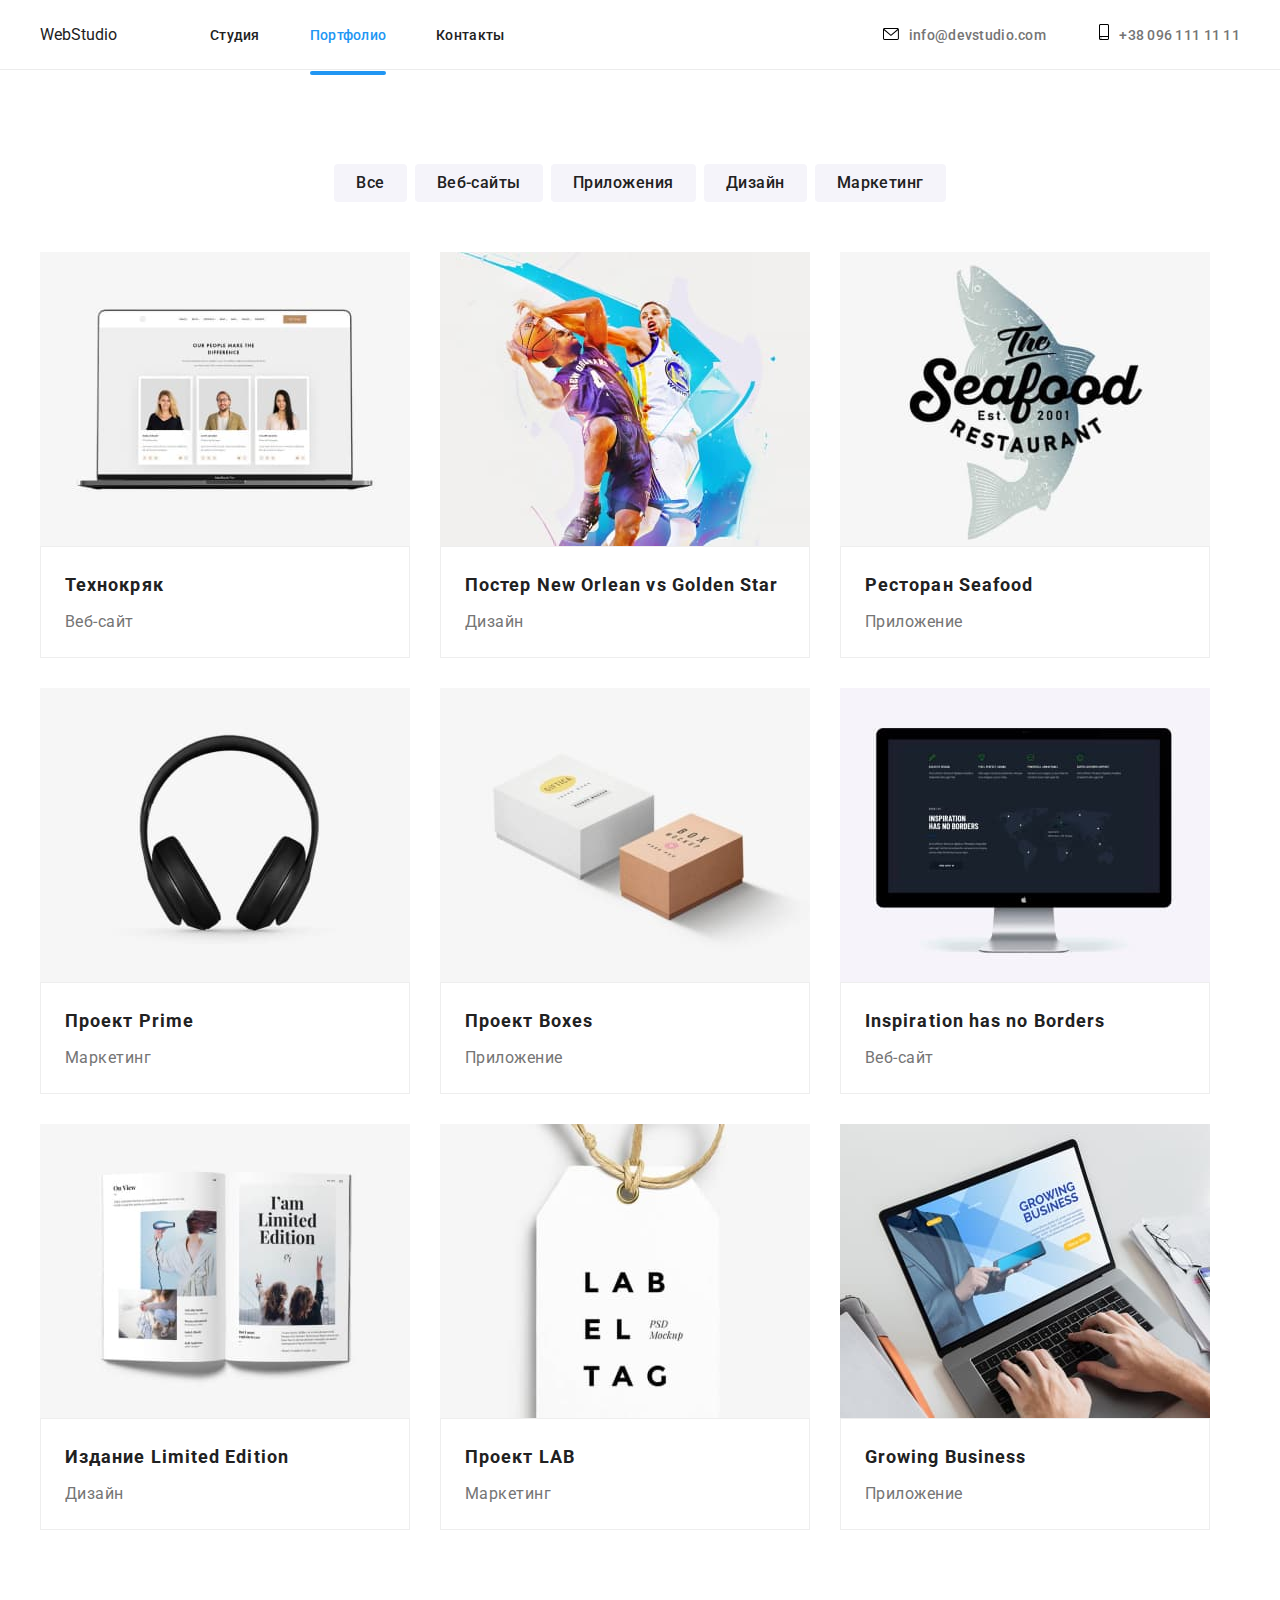
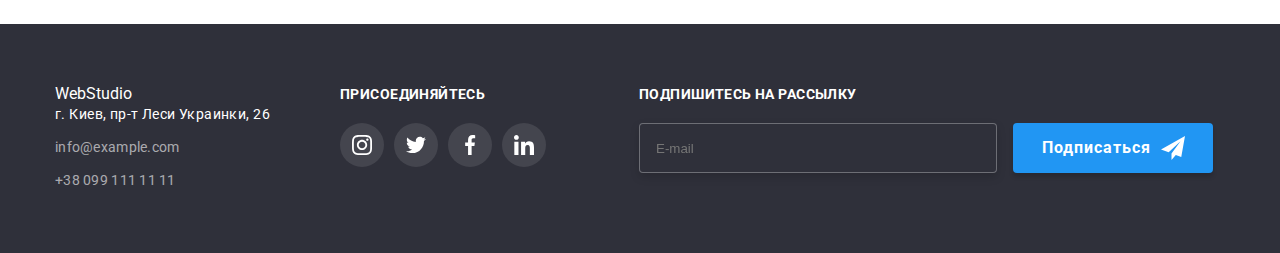
==== portfolio.html @ 69eca8ee "Create scss files" ====
<!DOCTYPE html>
<html lang="ru">
<head>
    <meta charset="UTF-8">
    <meta http-equiv="X-UA-Compatible" content="IE=edge">
    <meta name="viewport" content="width=device-width, initial-scale=1.0">
    <title>Portfolio</title>
    <link rel="preconnect" href="https://fonts.googleapis.com">
    <link rel="preconnect" href="https://fonts.gstatic.com" crossorigin>
    <link
        href="https://fonts.googleapis.com/css2?family=Raleway:wght@700&family=Roboto:wght@400;500;700;900&display=swap"
        rel="stylesheet">
    <link rel="stylesheet" href="https://cdnjs.cloudflare.com/ajax/libs/modern-normalize/1.1.0/modern-normalize.min.css"
        integrity="sha512-wpPYUAdjBVSE4KJnH1VR1HeZfpl1ub8YT/NKx4PuQ5NmX2tKuGu6U/JRp5y+Y8XG2tV+wKQpNHVUX03MfMFn9Q=="
        crossorigin="anonymous" referrerpolicy="no-referrer" />
    <link rel="stylesheet" href="./css/main.min.css">
</head>
<header class="header header-portfolio">
    <div class="container header-container">
        <a class="header-logo link" href="./"><span class="header-logo-accent">Web</span>Studio</a>
        <nav class="header-nav">
            <ul class="header-list list">
                <li class="header-item">
                    <a class="header-link link " href="./index.html">Студия</a>
                </li>
                <li class="header-item">
                    <a class="header-link link current" href=" ">Портфолио</a>
                </li>
                <li class="header-item">
                    <a class="header-link link" href="">Контакты</a>
                </li>
            </ul>
        </nav>
        <div class="header-connect">
            <a class="header-mail link" href="mailto:info@devstudio.com">
                <svg class="tel-svg" width="16" height="12">
                    <use href="./images/icons.svg#icon-envelope"></use>
                </svg>info@devstudio.com
            </a>
            <a class="header-tel link" href="tel:+380961111111">
                <svg class="tel-svg" width="10" height="16">
                    <use href="./images/icons.svg#icon-smartphone"></use>
                </svg>+38 096 111 11 11
            </a>
        </div>
    </div>
</header>
<main>
<section class="portfolio">
    <div class="container portfolio-container ">
    <ul class="filters-list list">
        <li class="filters-item">
            <button type="button"  class=" filters-btn ">Все</button></li>
        <li class="filters-item">
            <button type="button"  class="filters-btn">Веб-сайты</button>
        </li>
        <li class="filters-item">
            <button type="button"  class="filters-btn">Приложения</button>
        </li>
        <li class="filters-item">
            <button type="button"  class="filters-btn">Дизайн</button>
        </li>
        <li class="filters-item">
            <button type="button"  class="filters-btn">Маркетинг</button>
        </li>
    </ul>
    <ul class="project-list list">
        <li class="project-item">
            <div class="project-item-wrap">
                <img src="./images/tehno.jpg" alt="Сайт визитка" width="370" height="294">
                <p class="project-img-text">Технокряк это современная площадка распространения коронавируса. Компании используют эту платформу для цифрового шпионажа и атак на защищённые сервера конкурентов.</p>
            </div>
            <div class="project-container">
                <h3 class="project-list-tittle">Технокряк</h3>
                <p class="project-after-tittle">Веб-сайт</p>
            </div>
            </li>
        <li class="project-item">
            <div class="project-item-wrap">
                <img src="./images/neworlean.jpg" alt="Баскетбол" width="370" height="294">
                <p class="project-img-text">Технокряк это современная площадка распространения коронавируса. Компании используют эту платформу для цифрового шпионажа и атак на защищённые сервера конкурентов.</p>
            </div>
            <div class="project-container">
                <h3 class="project-list-tittle">Постер New Orlean vs Golden Star</h3>
                <p class="project-after-tittle">Дизайн</p>
            </div>
        </li>
        <li class="project-item">
            <div class="project-item-wrap">
                <img src="./images/seafood.jpg" alt="Постер ресторана" width="370" height="294">
                <p class="project-img-text">Технокряк это современная площадка распространения коронавируса. Компании используют эту платформу для цифрового шпионажа и атак на защищённые сервера конкурентов.</p>
            </div>
            <div class="project-container">
                <h3 class="project-list-tittle">Ресторан Seafood</h3>
                <p class="project-after-tittle">Приложение</p>
            </div>
        </li>
        <li class="project-item">
            <div class="project-item-wrap">
                <img src="./images/prime.jpg" alt="Наушники" width="370" height="294">
                <p class="project-img-text">Технокряк это современная площадка распространения коронавируса. Компании используют эту платформу для цифрового шпионажа и атак на защищённые сервера конкурентов.</p>
            </div>
            <div class="project-container">
                <h3 class="project-list-tittle">Проект Prime</h3>
                <p class="project-after-tittle">Маркетинг</p>
            </div>
        </li>
        <li class="project-item">
            <div class="project-item-wrap">
                <img src="./images/box.jpg" alt="Коробки" width="370" height="294">
                <p class="project-img-text">Технокряк это современная площадка распространения коронавируса. Компании используют эту платформу для цифрового шпионажа и атак на защищённые сервера конкурентов.</p>
            </div>
            <div class="project-container">
                <h3 class="project-list-tittle">Проект Boxes</h3>
                <p class="project-after-tittle">Приложение</p>
            </div>
        </li>
        <li class="project-item">
            <div class="project-item-wrap">
                <img src="./images/monitor.jpg" alt="Монитор" width="370" height="294">
                <p class="project-img-text">Технокряк это современная площадка распространения коронавируса. Компании используют эту платформу для цифрового шпионажа и атак на защищённые сервера конкурентов.</p>
            </div>
            <div class="project-container">
                <h3 class="project-list-tittle">Inspiration has no Borders</h3>
                <p class="project-after-tittle">Веб-сайт</p>
            </div>
        </li>
        <li class="project-item">
            <div class="project-item-wrap">
                <img src="./images/magazine.jpg" alt="Журнал" width="370" height="294">
                <p class="project-img-text">Технокряк это современная площадка распространения коронавируса. Компании используют эту платформу для цифрового шпионажа и атак на защищённые сервера конкурентов.</p>
            </div>
            <div class="project-container">
                <h3 class="project-list-tittle">Издание Limited Edition</h3>
                <p class="project-after-tittle">Дизайн</p>
            </div>
        </li>
        <li class="project-item">
            <div class="project-item-wrap">
                <img src="./images/lab.jpg" alt="Бирка" width="370" height="294">
                <p class="project-img-text">Технокряк это современная площадка распространения коронавируса. Компании используют эту платформу для цифрового шпионажа и атак на защищённые сервера конкурентов.</p>
            </div>
            <div class="project-container">
                <h3 class="project-list-tittle">Проект LAB</h3>
                <p class="project-after-tittle">Маркетинг</p>
            </div>
        </li>
        <li class="project-item">
            <div class="project-item-wrap">
                <img src="./images/business.jpg" alt="Ноутбук" width="370" height="294">
                <p class="project-img-text">Технокряк это современная площадка распространения коронавируса. Компании используют эту платформу для цифрового шпионажа и атак на защищённые сервера конкурентов.</p>
            </div>
            <div class="project-container">
                <h3 class="project-list-tittle">Growing Business</h3>
                <p class="project-after-tittle">Приложение</p>
            </div>
        </li>
    </ul>
    </div>
</section>
</main>
<footer class="footer">
    <div class="footer-container container">
        <div class="adress-container">
            <a class="logo-footer link" href="./"><span class="footer-logo-accent">Web</span>Studio</a>
            <address class="footer-address ">
                <ul class="footer-list list">
                    <li class="footer-item">
                        <a class="footer-map link address-link" href="https://goo.gl/maps/ag1AWNjm51YgeeeRA"
                            target="_blank" rel="noopener noreferrer">г. Киев, пр-т Леси Украинки, 26</a>
                    </li>
                    <li class="footer-item">
                        <a class="footer-mail link address-link" href="mailto:info@example.com">info@example.com</a>
                    </li>
                    <li class="footer-item">
                        <a class="footer-tel link address-link" href="tel:+380991111111">+38 099 111 11 11</a>
                    </li>
                </ul>
            </address>
        </div>
        <div class="footer-social-container">
            <h3 class="footer-social-tittle">Присоединяйтесь</h3>
            <ul class="footer-social-list list">
                <li class="footer-social-item">
                    <a href="" class="footer-social-link">
                        <svg class="footer-social-icon" width="20" height="20">
                            <use href="./images/icons.svg#icon-instagram"></use>
                        </svg>
                    </a>
                </li>
                <li class="footer-social-item">
                    <a href="" class="footer-social-link">
                        <svg class="footer-social-icon" width="20" height="20">
                            <use href="./images/icons.svg#icon-twitter"></use>
                        </svg>
                    </a>
                </li>
                <li class="footer-social-item">
                    <a href="" class="footer-social-link">
                        <svg class="footer-social-icon" width="20" height="20">
                            <use href="./images/icons.svg#icon-facebook"></use>
                        </svg>
                    </a>
                </li>
                <li class="footer-social-item">
                    <a href="" class="footer-social-link">
                        <svg class="footer-social-icon" width="20" height="20">
                            <use href="./images/icons.svg#icon-linkedin"></use>
                        </svg>
                    </a>
                </li>
            </ul>
        </div>
        <div class="footer-mailing-list">
            <form class="mailing-form">
                <p class="mailing-form-tittle">Подпишитесь на рассылку</p>
                <label class="mailing-form-field">
                    <input name="mailing-user_mail" class="mailing-form-input" type="email" placeholder="E-mail" required>
                </label>
                <span class="mailing-submit">
                    <button type="submit" class="mailing-submit-btn">Подписаться </button>
                    <svg class="mailing-btn-icon" width="24" height="24">
                        <use href="./images/icons.svg#icon-send"></use>
                    </svg>
                </span>
            </form>
        </div>
    </div>
</footer>
</body>

</html>
---- css/main.min.css ----
:root{--hero-color: #ffffff;--accent-color: #2196f3;--tittle-color: #212121;--lite-color: #757575;--footer-color: rgba(255, 255, 255, 0.6)}.visually-hidden{position:absolute;white-space:nowrap;width:1px;height:1px;overflow:hidden;border:0;padding:0;clip:rect(0 0 0 0);clip-path:inset(50%);margin:-1px}p,h1,h2,h3,h4,h5,h6{margin:0}ul,ol{margin:0;padding:0}body{margin:0;padding:0;font-family:'Roboto', sans-serif}button{cursor:pointer;padding:0}img{display:block}.list{list-style:none}.link{text-decoration:none}.container{width:1200px;padding-left:15px;padding-right:15px;margin:0 auto}.logo{display:inline-block;font-family:Raleway;font-style:normal;font-weight:bold;font-size:26px;line-height:1.19;letter-spacing:0.03em}.logo-accent{font-family:Raleway;font-style:normal;font-weight:bold;font-size:26px;line-height:1.19;letter-spacing:0.03em;color:var(--accent-color)}.backdrop{position:fixed;top:0px;width:100vw;height:100vh;background-color:rgba(0,0,0,0.2);transition:opacity 250ms cubic-bezier(0.4, 0, 0.2, 1),visibility 250ms cubic-bezier(0.4, 0, 0.2, 1)}.modal{width:528px;min-height:581px;background:#ffffff;box-shadow:0px 1px 3px rgba(0,0,0,0.12),0px 1px 1px rgba(0,0,0,0.14),0px 2px 1px rgba(0,0,0,0.2);border-radius:4px;position:absolute;top:50%;left:50%;transform:translate(-50%, -50%);transition:transform 250ms cubic-bezier(0.4, 0, 0.2, 1),box-shadow 250ms cubic-bezier(0.4, 0, 0.2, 1)}.modal-btn{width:30px;height:30px;background:#ffffff;border:1px solid;border-color:rgba(0,0,0,0.1);display:flex;justify-content:center;align-items:center;border-radius:50%;position:absolute;top:8px;right:8px;transition:color 250ms cubic-bezier(0.4, 0, 0.2, 1),fill 250ms cubic-bezier(0.4, 0, 0.2, 1)}.modal-btn:hover{fill:var(--accent-color)}.is-hidden{opacity:0;pointer-events:none;visibility:hidden}.contact-form{padding:40px}.contact-form-tittle{margin-bottom:12px;font-style:normal;font-weight:700;font-size:20px;line-height:1.15;text-align:center;letter-spacing:0.03em;color:var(--tittle-color)}.contact-form-field{display:block;margin-bottom:10px;cursor:pointer}.contact-form-text{font-family:'Roboto';font-style:normal;font-weight:400;font-size:12px;line-height:1.17;letter-spacing:0.01em;color:var(--lite-color)}.contact-form-input-wrapper{position:relative;display:block;margin-top:4px}.contact-form-input{width:100%;height:40px;border:1px solid rgba(33,33,33,0.2);border-radius:4px;padding-left:42px;transition:border-color 250ms cubic-bezier(0.4, 0, 0.2, 1)}.contact-form-icon{position:absolute;top:50%;left:12px;transform:translateY(-50%);transition:fill 250ms cubic-bezier(0.4, 0, 0.2, 1)}.contact-form-input:focus{outline:none;border-color:var(--accent-color)}.contact-form-input:focus+.contact-form-icon{fill:var(--accent-color)}.contact-form-massage{width:100%;height:120px;margin-top:6px;padding:12px 16px;resize:none;border:1px solid rgba(33,33,33,0.2);border-radius:4px;transition:border-color 250ms cubic-bezier(0.4, 0, 0.2, 1)}.contact-form-massage:focus{outline:none;border-color:var(--accent-color)}.contact-form-massage::placeholder{font-family:'Roboto';font-style:normal;font-weight:400;font-size:12px;line-height:1.17;letter-spacing:0.01em;color:rgba(117,117,117,0.5)}.contact-form-checkbox-label{display:flex;align-items:center;font-family:'Roboto';font-style:normal;font-weight:400;font-size:14px;line-height:1.71;letter-spacing:0.03em;color:var(--lite-color);margin-bottom:30px}.contact-form-checkbox-label::before{display:inline-block;width:16px;height:15px;border-radius:2px;border-color:#212121;background-image:url("../images/icon check before.svg");cursor:pointer;content:'';margin-right:10px;margin-left:14px;transition:border-color 250ms cubic-bezier(0.4, 0, 0.2, 1),background-image 250ms cubic-bezier(0.4, 0, 0.2, 1)}.contact-form-checkbox:checked+.contact-form-checkbox-label::before{background-image:url("../images/icon check.svg");border-color:#2196F3;border-radius:2px}.contact-form-agreement{color:var(--accent-color)}.contact-form-submit-btn{font-family:inherit;font-weight:bold;font-size:16px;line-height:1.87;text-align:center;letter-spacing:0.06em;background-color:var(--accent-color);color:var(--hero-color);min-width:200px;min-height:50px;border:none;border-radius:4px;box-shadow:0px 4px 4px rgba(0,0,0,0.15);display:block;margin:0 auto}.header{padding-top:24px;padding-bottom:25px}.header-container{display:flex;align-items:center}.header-list{display:flex}.header-item:not(:last-child){margin-right:50px}.header-connect{margin-left:auto}.header-logo{color:var(--tittle-color);margin-right:93px}.header-link{font-style:normal;font-weight:500;font-size:14px;line-height:1.14;letter-spacing:0.02em;color:#212121;padding-top:32px;padding-bottom:32px;transition:color 250ms cubic-bezier(0.4, 0, 0.2, 1)}.current{color:var(--accent-color);position:relative}.current::after{content:'';width:100%;height:4px;border-radius:2px;position:absolute;left:0;bottom:0;display:block;background-color:var(--accent-color)}.header-tel{font-weight:500;font-size:14px;line-height:1.14;letter-spacing:0.02em;color:var(--lite-color);transition:color 250ms cubic-bezier(0.4, 0, 0.2, 1),fill 250ms cubic-bezier(0.4, 0, 0.2, 1)}.header-mail{font-weight:500;font-size:14px;line-height:1.14;letter-spacing:0.02em;color:var(--lite-color);margin-right:50px;transition:color 250ms cubic-bezier(0.4, 0, 0.2, 1),fill 250ms cubic-bezier(0.4, 0, 0.2, 1)}.tel-svg{margin-right:10px;align-items:center;transition:fill 250ms cubic-bezier(0.4, 0, 0.2, 1)}.header-link:hover,.header-link:focus,.header-tel:hover,.header-tel:focus,.header-mail:hover,.header-mail:focus,.header-mail:hover .tel-svg:hover,.header-tel:hover .tel-svg:hover{color:var(--accent-color);fill:var(--accent-color)}.hero{text-align:center;background-color:#2f303a;background-image:linear-gradient(rgba(47,48,58,0.4), rgba(47,48,58,0.4)),url(../images/hero-bg.jpg);background-repeat:no-repeat;background-position:center;background-size:cover;padding-top:200px;padding-bottom:200px}.hero-tittle{font-weight:900;font-size:44px;line-height:1.36;text-align:center;letter-spacing:0.06em;text-transform:uppercase;max-width:696px;color:var(--hero-color);margin-left:auto;margin-right:auto}.hero-btn{font-family:inherit;font-weight:bold;font-size:16px;line-height:1.87;letter-spacing:0.06em;background-color:var(--accent-color);color:var(--hero-color);min-width:200px;min-height:50px;border:none;border-radius:4px;box-shadow:0px 4px 4px rgba(0,0,0,0.15);text-align:center;margin-top:30px;transition:color 250ms cubic-bezier(0.4, 0, 0.2, 1)}.hero-btn:hover{color:#188ce8}.feature{padding-top:94px;padding-bottom:94px}.feature-list{display:flex;flex-wrap:wrap;justify-content:center}.feature-item:not(:last-child){margin-right:30px}.feature-icon-container{width:270px;height:120px;background-color:#f5f4fa;display:flex;justify-content:center;align-items:center;border-radius:4px}.feature-tittle{font-weight:bold;font-size:14px;line-height:1.14;letter-spacing:0.03em;text-transform:uppercase;color:var(--tittle-color);margin-top:30px;margin-bottom:10px}.feature-after-tittle{font-weight:normal;font-size:14px;line-height:24px;letter-spacing:0.03em;width:270px;color:var(--lite-color)}.box{padding-bottom:94px}.box-tittle{font-weight:bold;font-size:36px;line-height:1.17;text-align:center;letter-spacing:0.03em;color:var(--tittle-color);margin-bottom:50px}.box-list{display:flex;flex-wrap:wrap}.box-img-text{position:absolute;bottom:0;left:0;width:100%;height:70px;background:rgba(47,48,58,0.8);font-family:Roboto;font-style:normal;font-weight:bold;font-size:14px;line-height:1.14;text-align:center;letter-spacing:0.03em;text-transform:uppercase;color:#ffffff;padding-top:27px}.box-item:not(:last-child){margin-right:30px}.box-item{position:relative}.team{padding-top:94px;padding-bottom:94px;background-color:#f5f4fa}.team-tittle{font-weight:bold;font-size:36px;line-height:1.17;text-align:center;letter-spacing:0.03em;color:var(--tittle-color);margin-bottom:50px}.team-list{display:flex}.team-item:not(:last-child){margin-right:30px}.team-name{text-align:center;box-shadow:0px 1px 3px rgba(0,0,0,0.12),0px 1px 1px rgba(0,0,0,0.14),0px 2px 1px rgba(0,0,0,0.2);border-radius:0px 0px 4px 4px;background-color:#ffffff;padding-top:30px;padding-bottom:30px}.team-list-tittle{font-weight:500;font-size:16px;line-height:1.19;letter-spacing:0.03em;color:var(--tittle-color);margin-bottom:10px}.team-after-tittle{font-weight:normal;font-size:16px;line-height:1.19;letter-spacing:0.03em;color:var(--lite-color);margin-bottom:16px}.team-social-list{display:flex;justify-content:center}.team-social-item+.team-social-item{margin-left:10px}.team-social-link{width:44px;height:44px;background-color:#ffffff;display:flex;justify-content:center;align-items:center;border-radius:50%;transition:background-color 250ms cubic-bezier(0.4, 0, 0.2, 1)}.team-social-icon{fill:#afb1b8;transition:fill 250ms cubic-bezier(0.4, 0, 0.2, 1)}.team-social-link:hover,.team-social-link:focus{background-color:var(--accent-color)}.team-social-link:hover .team-social-icon,.team-social-link:focus .team-social-icon{fill:#ffffff}.clients{padding-top:94px;padding-bottom:94px;text-align:center}.clients-tittle{font-family:Roboto;font-style:normal;font-weight:bold;font-size:36px;line-height:1.17;text-align:center;letter-spacing:0.03em;color:#212121;margin-bottom:50px}.clients-list{display:flex;justify-content:center}.clients-item+.clients-item{margin-left:30px}.clients-icon-link{width:170px;height:92px;background-color:#ffffff;display:flex;justify-content:center;align-items:center;border:1px solid #afb1b8;border-radius:4px;transition:border 250ms cubic-bezier(0.4, 0, 0.2, 1)}.clients-icon{fill:#afb1b8;transition:fill 250ms cubic-bezier(0.4, 0, 0.2, 1)}.clients-icon-link:hover,.clients-icon-link:focus{border:1px solid var(--accent-color)}.clients-icon-link:hover .clients-icon,.clients-icon-link:focus .clients-icon{fill:var(--accent-color)}.footer{padding-top:60px;padding-bottom:60px;background-color:#2f303a}.footer-container{display:flex;box-sizing:border-box;align-items:baseline}.adress-container{box-sizing:border-box;margin-right:70px}.footer-address{font-style:normal}.address-link{display:inline-block}.logo-footer{color:#ffffff;margin-bottom:20px}.footer-map{font-weight:normal;font-size:14px;line-height:1.71;letter-spacing:0.03em;color:#ffffff}.footer-mail,.footer-tel{font-weight:400;font-size:14px;line-height:1.71;letter-spacing:0.02em;color:var(--footer-color)}.footer-item:not(:last-child){margin-bottom:9px}.footer-social-contriner{text-align:center;margin-right:70px}.footer-social-tittle{font-family:Roboto;font-style:normal;font-weight:bold;font-size:14px;line-height:1.14;letter-spacing:0.03em;text-transform:uppercase;color:#ffffff;margin-bottom:20px}.footer-social-list{display:flex;justify-content:center}.footer-social-list+.footer-social-list{margin-right:150px}.footer-social-item+.footer-social-item{margin-left:10px}.footer-social-link{width:44px;height:44px;background-color:rgba(255,255,255,0.1);display:flex;justify-content:center;align-items:center;border-radius:50%;transition:background-color 250ms cubic-bezier(0.4, 0, 0.2, 1)}.footer-social-icon{fill:#ffffff;transition:fill 250ms cubic-bezier(0.4, 0, 0.2, 1)}.footer-social-link:hover,.footer-social-link:focus{background-color:var(--accent-color)}.footer-social-link:hover .footer-social-icon,.footer-social-link:focus .footer-social-icon{fill:#ffffff}.footer-mailing-list{padding-left:93px}.mailing-form-tittle{font-family:'Roboto';font-style:normal;font-weight:700;font-size:14px;line-height:1.14;letter-spacing:0.03em;text-transform:uppercase;color:#FFFFFF;margin-bottom:20px}.mailing-form-field{cursor:pointer}.mailing-form-input{width:358px;height:50px;border:1px solid rgba(255,255,255,0.3);box-sizing:border-box;filter:drop-shadow(0px 4px 4px rgba(0,0,0,0.15));border-radius:4px;background-color:#2f303a;margin-right:12px;padding-left:16px;color:var(--hero-color)}.mailing-submit{position:relative;display:inline-block}.mailing-submit-btn{font-family:inherit;font-weight:bold;font-size:16px;line-height:1.87;letter-spacing:0.06em;background-color:var(--accent-color);color:var(--hero-color);min-width:200px;min-height:50px;border:none;border-radius:4px;box-shadow:0px 4px 4px rgba(0,0,0,0.15);text-align:left;padding-left:29px}.mailing-btn-icon{position:absolute;right:28px;top:50%;transform:translateY(-50%);fill:var(--hero-color)}.header-portfolio{border-bottom:1px solid #ececec}.portfolio{padding-top:94px;padding-bottom:94px}.filters-list{display:flex;margin-bottom:50px;justify-content:center}.filters-item:not(:last-child){margin-right:8px}.filters-btn{font-family:inherit;font-weight:500;font-size:16px;line-height:1.62;text-align:center;letter-spacing:0.03em;background-color:#f5f4fa;color:#212121;border:none;border-radius:4px;height:38px;padding-left:22px;padding-right:22px;transition:background-color 250ms cubic-bezier(0.4, 0, 0.2, 1),color 250ms cubic-bezier(0.4, 0, 0.2, 1),box-shadow 250ms cubic-bezier(0.4, 0, 0.2, 1)}.filters-btn:hover,.filters-btn:focus{background-color:var(--accent-color);color:#ffffff;box-shadow:0px 3px 1px rgba(0,0,0,0.1),0px 1px 2px rgba(0,0,0,0.08),0px 2px 2px rgba(0,0,0,0.12)}.filters-btn:active{background-color:var(--accent-color);color:#ffffff;box-shadow:0px 3px 1px rgba(0,0,0,0.1),0px 1px 2px rgba(0,0,0,0.08),0px 2px 2px rgba(0,0,0,0.12)}.project-list{display:flex;flex-wrap:wrap}.project-item:not(:nth-child(3n)){margin-right:30px}.project-item:not(:nth-last-child(-n+3)){margin-bottom:30px}.project-item{transition:box-shadow 250ms cubic-bezier(0.4, 0, 0.2, 1)}.project-item:hover .project-img-text{transform:translateY(0)}.project-item-wrap{position:relative;overflow:hidden}.project-img-text{position:absolute;top:0;left:0;font-family:Roboto;font-weight:normal;font-size:18px;line-height:1.55;letter-spacing:0.03em;color:#ffffff;background:rgba(33,150,243,0.9);font-weight:370;font-weight:100%;padding:63px 24px;transform:translateY(101%);transition:transform 250ms cubic-bezier(0.4, 0, 0.2, 1)}.project-container{text-align:left;background:#ffffff;border:1px solid #eeeeee;box-sizing:border-box;padding-top:20px;padding-left:24px;padding-bottom:20px}.project-item:hover,.project-item:focus{box-shadow:0px 1px 1px rgba(0,0,0,0.12),0px 4px 4px rgba(0,0,0,0.06),1px 4px 6px rgba(0,0,0,0.16)}.project-list-tittle{font-weight:bold;font-size:18px;line-height:2;letter-spacing:0.06em;color:var(--tittle-color);margin-bottom:4px}.project-after-tittle{font-weight:normal;font-size:16px;line-height:1.87;letter-spacing:0.03em;color:var(--lite-color)}
/*# sourceMappingURL=main.min.css.map */
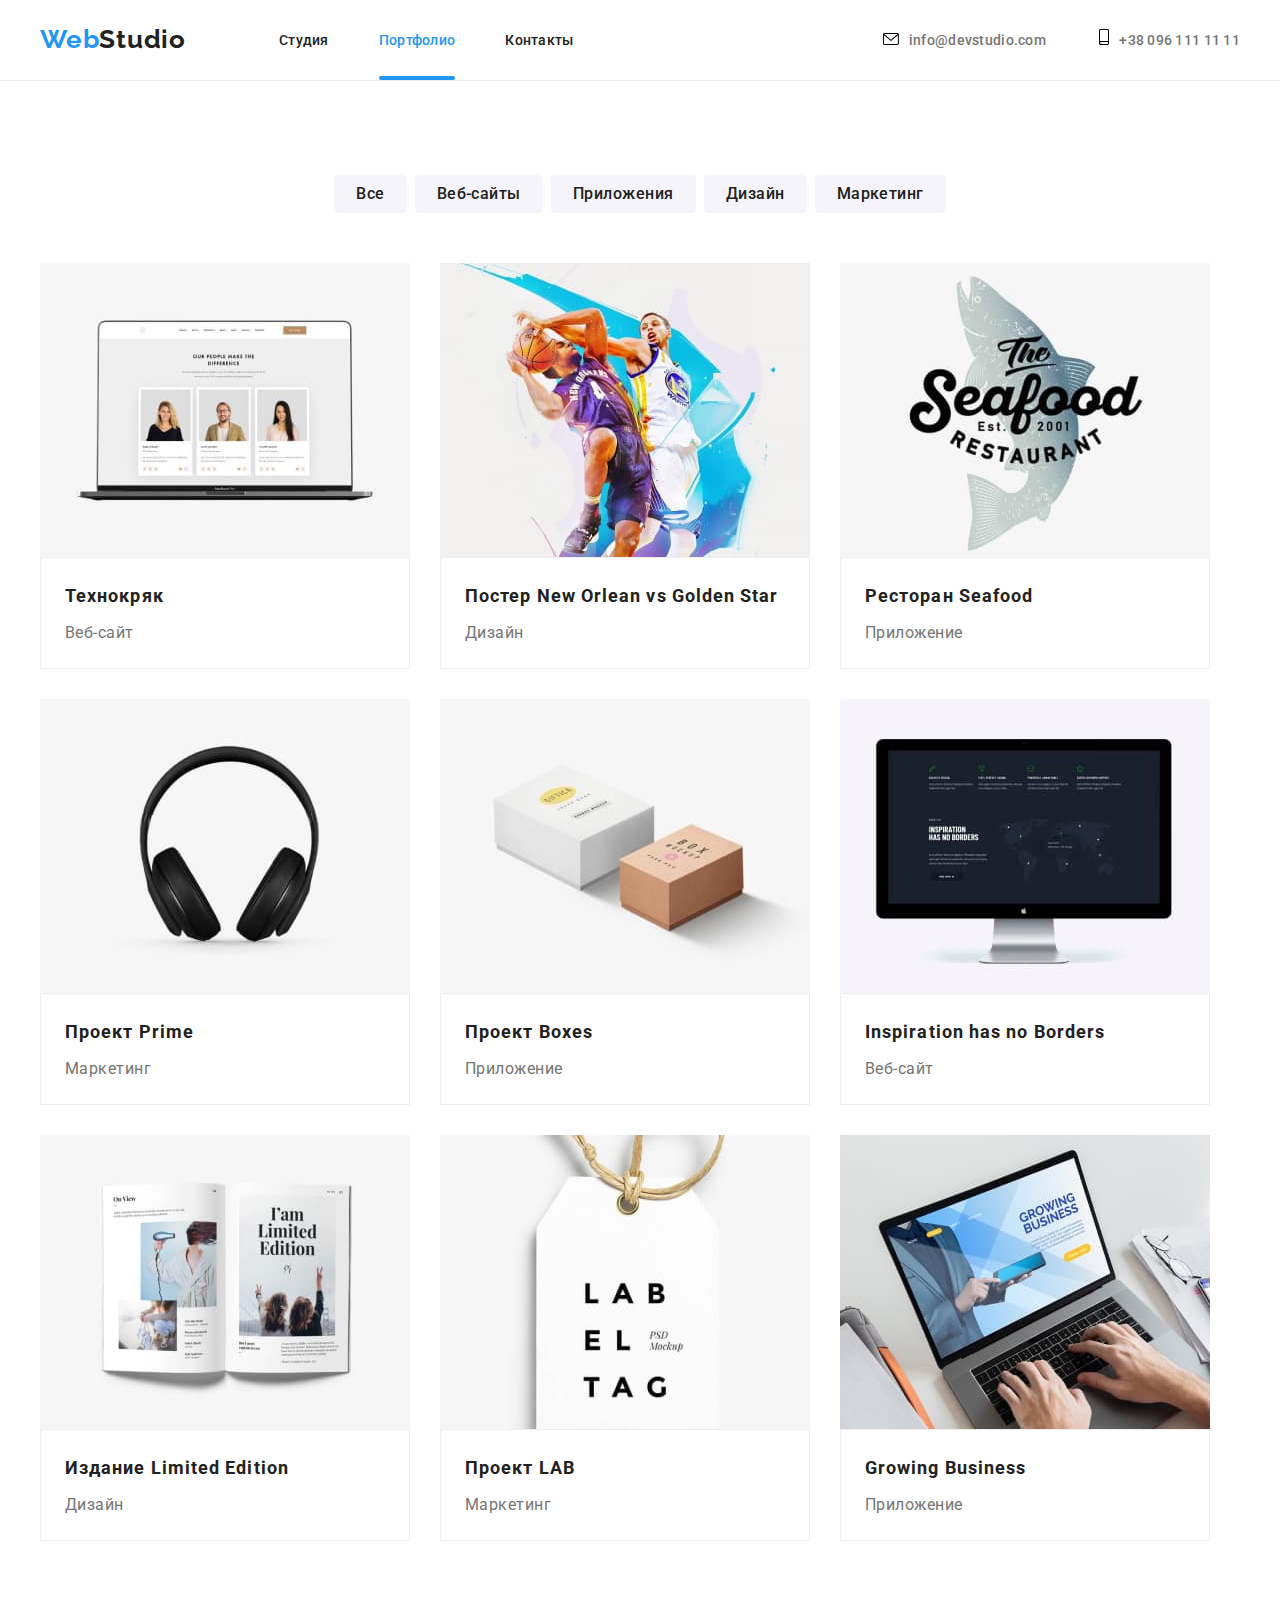
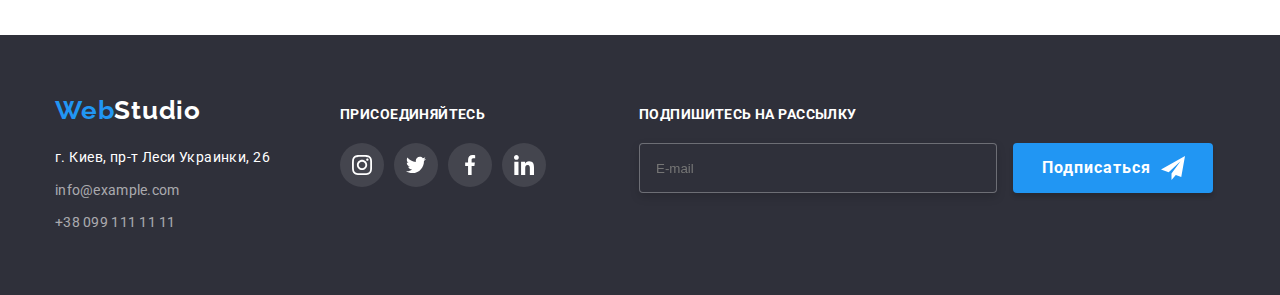
==== commit 0f4fb20c: "Change scss files" ====
--- a/portfolio.html
+++ b/portfolio.html
@@ -17,7 +17,7 @@
 </head>
 <header class="header header-portfolio">
     <div class="container header-container">
-        <a class="header-logo link" href="./"><span class="header-logo-accent">Web</span>Studio</a>
+        <a class=" logo header-logo link" href="./"><span class="logo-accent">Web</span>Studio</a>
         <nav class="header-nav">
             <ul class="header-list list">
                 <li class="header-item">
@@ -162,7 +162,7 @@
 <footer class="footer">
     <div class="footer-container container">
         <div class="adress-container">
-            <a class="logo-footer link" href="./"><span class="footer-logo-accent">Web</span>Studio</a>
+            <a class="logo logo-footer link" href="./"><span class="logo-accent">Web</span>Studio</a>
             <address class="footer-address ">
                 <ul class="footer-list list">
                     <li class="footer-item">
--- a/css/main.min.css
+++ b/css/main.min.css
@@ -1,3 +1,3 @@
 :root{--hero-color: #ffffff;--accent-color: #2196f3;--tittle-color: #212121;--lite-color: #757575;--footer-color: rgba(255, 255, 255, 0.6)}.visually-hidden{position:absolute;white-space:nowrap;width:1px;height:1px;overflow:hidden;border:0;padding:0;clip:rect(0 0 0 0);clip-path:inset(50%);margin:-1px}p,h1,h2,h3,h4,h5,h6{margin:0}ul,ol{margin:0;padding:0}body{margin:0;padding:0;font-family:'Roboto',- sans-serif}button{cursor:pointer;padding:0}img{display:block}.list{list-style:none}.link{text-decoration:none}.container{width:1200px;padding-left:15px;padding-right:15px;margin:0 auto}.logo{display:inline-block;font-family:Raleway;font-style:normal;font-weight:bold;font-size:26px;line-height:1.19;letter-spacing:0.03em}.logo-accent{font-family:Raleway;font-style:normal;font-weight:bold;font-size:26px;line-height:1.19;letter-spacing:0.03em;color:var(--accent-color)}.backdrop{position:fixed;top:0px;width:100vw;height:100vh;background-color:rgba(0,0,0,0.2);transition:opacity 250ms cubic-bezier(0.4, 0, 0.2, 1),visibility 250ms cubic-bezier(0.4, 0, 0.2, 1)}.modal{width:528px;min-height:581px;background:#ffffff;box-shadow:0px 1px 3px rgba(0,0,0,0.12),0px 1px 1px rgba(0,0,0,0.14),0px 2px 1px rgba(0,0,0,0.2);border-radius:4px;position:absolute;top:50%;left:50%;transform:translate(-50%, -50%);transition:transform 250ms cubic-bezier(0.4, 0, 0.2, 1),box-shadow 250ms cubic-bezier(0.4, 0, 0.2, 1)}.modal-btn{width:30px;height:30px;background:#ffffff;border:1px solid;border-color:rgba(0,0,0,0.1);display:flex;justify-content:center;align-items:center;border-radius:50%;position:absolute;top:8px;right:8px;transition:color 250ms cubic-bezier(0.4, 0, 0.2, 1),fill 250ms cubic-bezier(0.4, 0, 0.2, 1)}.modal-btn:hover{fill:var(--accent-color)}.is-hidden{opacity:0;pointer-events:none;visibility:hidden}.contact-form{padding:40px}.contact-form-tittle{margin-bottom:12px;font-style:normal;font-weight:700;font-size:20px;line-height:1.15;text-align:center;letter-spacing:0.03em;color:var(--tittle-color)}.contact-form-field{display:block;margin-bottom:10px;cursor:pointer}.contact-form-text{font-family:'Roboto';font-style:normal;font-weight:400;font-size:12px;line-height:1.17;letter-spacing:0.01em;color:var(--lite-color)}.contact-form-input-wrapper{position:relative;display:block;margin-top:4px}.contact-form-input{width:100%;height:40px;border:1px solid rgba(33,33,33,0.2);border-radius:4px;padding-left:42px;transition:border-color 250ms cubic-bezier(0.4, 0, 0.2, 1)}.contact-form-icon{position:absolute;top:50%;left:12px;transform:translateY(-50%);transition:fill 250ms cubic-bezier(0.4, 0, 0.2, 1)}.contact-form-input:focus{outline:none;border-color:var(--accent-color)}.contact-form-input:focus+.contact-form-icon{fill:var(--accent-color)}.contact-form-massage{width:100%;height:120px;margin-top:6px;padding:12px 16px;resize:none;border:1px solid rgba(33,33,33,0.2);border-radius:4px;transition:border-color 250ms cubic-bezier(0.4, 0, 0.2, 1)}.contact-form-massage:focus{outline:none;border-color:var(--accent-color)}.contact-form-massage::placeholder{font-family:'Roboto';font-style:normal;font-weight:400;font-size:12px;line-height:1.17;letter-spacing:0.01em;color:rgba(117,117,117,0.5)}.contact-form-checkbox-label{display:flex;align-items:center;font-family:'Roboto';font-style:normal;font-weight:400;font-size:14px;line-height:1.71;letter-spacing:0.03em;color:var(--lite-color);margin-bottom:30px}.contact-form-checkbox-label::before{display:inline-block;width:16px;height:15px;border-radius:2px;border-color:#212121;background-image:url("../images/icon check before.svg");cursor:pointer;content:'';margin-right:10px;margin-left:14px;transition:border-color 250ms cubic-bezier(0.4, 0, 0.2, 1),background-image 250ms cubic-bezier(0.4, 0, 0.2, 1)}.contact-form-checkbox:checked+.contact-form-checkbox-label::before{background-image:url("../images/icon check.svg");border-color:#2196F3;border-radius:2px}.contact-form-agreement{color:var(--accent-color)}.contact-form-submit-btn{font-family:inherit;font-weight:bold;font-size:16px;line-height:1.87;text-align:center;letter-spacing:0.06em;background-color:var(--accent-color);color:var(--hero-color);min-width:200px;min-height:50px;border:none;border-radius:4px;box-shadow:0px 4px 4px rgba(0,0,0,0.15);display:block;margin:0 auto}.header{padding-top:24px;padding-bottom:25px}.header-container{display:flex;align-items:center}.header-list{display:flex}.header-item:not(:last-child){margin-right:50px}.header-connect{margin-left:auto}.header-logo{color:var(--tittle-color);margin-right:93px}.header-link{font-style:normal;font-weight:500;font-size:14px;line-height:1.14;letter-spacing:0.02em;color:#212121;padding-top:32px;padding-bottom:32px;transition:color 250ms cubic-bezier(0.4, 0, 0.2, 1)}.current{color:var(--accent-color);position:relative}.current::after{content:'';width:100%;height:4px;border-radius:2px;position:absolute;left:0;bottom:0;display:block;background-color:var(--accent-color)}.header-tel{font-weight:500;font-size:14px;line-height:1.14;letter-spacing:0.02em;color:var(--lite-color);transition:color 250ms cubic-bezier(0.4, 0, 0.2, 1),fill 250ms cubic-bezier(0.4, 0, 0.2, 1)}.header-mail{font-weight:500;font-size:14px;line-height:1.14;letter-spacing:0.02em;color:var(--lite-color);margin-right:50px;transition:color 250ms cubic-bezier(0.4, 0, 0.2, 1),fill 250ms cubic-bezier(0.4, 0, 0.2, 1)}.tel-svg{margin-right:10px;align-items:center;transition:fill 250ms cubic-bezier(0.4, 0, 0.2, 1)}.header-link:hover,.header-link:focus,.header-tel:hover,.header-tel:focus,.header-mail:hover,.header-mail:focus,.header-mail:hover .tel-svg:hover,.header-tel:hover .tel-svg:hover{color:var(--accent-color);fill:var(--accent-color)}.hero{text-align:center;background-color:#2f303a;background-image:linear-gradient(rgba(47,48,58,0.4), rgba(47,48,58,0.4)),url(../images/hero-bg.jpg);background-repeat:no-repeat;background-position:center;background-size:cover;padding-top:200px;padding-bottom:200px}.hero-tittle{font-weight:900;font-size:44px;line-height:1.36;text-align:center;letter-spacing:0.06em;text-transform:uppercase;max-width:696px;color:var(--hero-color);margin-left:auto;margin-right:auto}.hero-btn{font-family:inherit;font-weight:bold;font-size:16px;line-height:1.87;letter-spacing:0.06em;background-color:var(--accent-color);color:var(--hero-color);min-width:200px;min-height:50px;border:none;border-radius:4px;box-shadow:0px 4px 4px rgba(0,0,0,0.15);text-align:center;margin-top:30px;transition:color 250ms cubic-bezier(0.4, 0, 0.2, 1)}.hero-btn:hover{color:#188ce8}.feature{padding-top:94px;padding-bottom:94px}.feature-list{display:flex;flex-wrap:wrap;justify-content:center}.feature-item:not(:last-child){margin-right:30px}.feature-icon-container{width:270px;height:120px;background-color:#f5f4fa;display:flex;justify-content:center;align-items:center;border-radius:4px}.feature-tittle{font-weight:bold;font-size:14px;line-height:1.14;letter-spacing:0.03em;text-transform:uppercase;color:var(--tittle-color);margin-top:30px;margin-bottom:10px}.feature-after-tittle{font-weight:normal;font-size:14px;line-height:24px;letter-spacing:0.03em;width:270px;color:var(--lite-color)}.box{padding-bottom:94px}.box-tittle{font-weight:bold;font-size:36px;line-height:1.17;text-align:center;letter-spacing:0.03em;color:var(--tittle-color);margin-bottom:50px}.box-list{display:flex;flex-wrap:wrap}.box-img-text{position:absolute;bottom:0;left:0;width:100%;height:70px;background:rgba(47,48,58,0.8);font-family:Roboto;font-style:normal;font-weight:bold;font-size:14px;line-height:1.14;text-align:center;letter-spacing:0.03em;text-transform:uppercase;color:#ffffff;padding-top:27px}.box-item:not(:last-child){margin-right:30px}.box-item{position:relative}.team{padding-top:94px;padding-bottom:94px;background-color:#f5f4fa}.team-tittle{font-weight:bold;font-size:36px;line-height:1.17;text-align:center;letter-spacing:0.03em;color:var(--tittle-color);margin-bottom:50px}.team-list{display:flex}.team-item:not(:last-child){margin-right:30px}.team-name{text-align:center;box-shadow:0px 1px 3px rgba(0,0,0,0.12),0px 1px 1px rgba(0,0,0,0.14),0px 2px 1px rgba(0,0,0,0.2);border-radius:0px 0px 4px 4px;background-color:#ffffff;padding-top:30px;padding-bottom:30px}.team-list-tittle{font-weight:500;font-size:16px;line-height:1.19;letter-spacing:0.03em;color:var(--tittle-color);margin-bottom:10px}.team-after-tittle{font-weight:normal;font-size:16px;line-height:1.19;letter-spacing:0.03em;color:var(--lite-color);margin-bottom:16px}.team-social-list{display:flex;justify-content:center}.team-social-item+.team-social-item{margin-left:10px}.team-social-link{width:44px;height:44px;background-color:#ffffff;display:flex;justify-content:center;align-items:center;border-radius:50%;transition:background-color 250ms cubic-bezier(0.4, 0, 0.2, 1)}.team-social-icon{fill:#afb1b8;transition:fill 250ms cubic-bezier(0.4, 0, 0.2, 1)}.team-social-link:hover,.team-social-link:focus{background-color:var(--accent-color)}.team-social-link:hover .team-social-icon,.team-social-link:focus .team-social-icon{fill:#ffffff}.clients{padding-top:94px;padding-bottom:94px;text-align:center}.clients-tittle{font-family:Roboto;font-style:normal;font-weight:bold;font-size:36px;line-height:1.17;text-align:center;letter-spacing:0.03em;color:#212121;margin-bottom:50px}.clients-list{display:flex;justify-content:center}.clients-item+.clients-item{margin-left:30px}.clients-icon-link{width:170px;height:92px;background-color:#ffffff;display:flex;justify-content:center;align-items:center;border:1px solid #afb1b8;border-radius:4px;transition:border 250ms cubic-bezier(0.4, 0, 0.2, 1)}.clients-icon{fill:#afb1b8;transition:fill 250ms cubic-bezier(0.4, 0, 0.2, 1)}.clients-icon-link:hover,.clients-icon-link:focus{border:1px solid var(--accent-color)}.clients-icon-link:hover .clients-icon,.clients-icon-link:focus .clients-icon{fill:var(--accent-color)}.footer{padding-top:60px;padding-bottom:60px;background-color:#2f303a}.footer-container{display:flex;box-sizing:border-box;align-items:baseline}.adress-container{box-sizing:border-box;margin-right:70px}.footer-address{font-style:normal}.address-link{display:inline-block}.logo-footer{color:#ffffff;margin-bottom:20px}.footer-map{font-weight:normal;font-size:14px;line-height:1.71;letter-spacing:0.03em;color:#ffffff}.footer-mail,.footer-tel{font-weight:400;font-size:14px;line-height:1.71;letter-spacing:0.02em;color:var(--footer-color)}.footer-item:not(:last-child){margin-bottom:9px}.footer-social-contriner{text-align:center;margin-right:70px}.footer-social-tittle{font-family:Roboto;font-style:normal;font-weight:bold;font-size:14px;line-height:1.14;letter-spacing:0.03em;text-transform:uppercase;color:#ffffff;margin-bottom:20px}.footer-social-list{display:flex;justify-content:center}.footer-social-list+.footer-social-list{margin-right:150px}.footer-social-item+.footer-social-item{margin-left:10px}.footer-social-link{width:44px;height:44px;background-color:rgba(255,255,255,0.1);display:flex;justify-content:center;align-items:center;border-radius:50%;transition:background-color 250ms cubic-bezier(0.4, 0, 0.2, 1)}.footer-social-icon{fill:#ffffff;transition:fill 250ms cubic-bezier(0.4, 0, 0.2, 1)}.footer-social-link:hover,.footer-social-link:focus{background-color:var(--accent-color)}.footer-social-link:hover .footer-social-icon,.footer-social-link:focus .footer-social-icon{fill:#ffffff}.footer-mailing-list{padding-left:93px}.mailing-form-tittle{font-family:'Roboto';font-style:normal;font-weight:700;font-size:14px;line-height:1.14;letter-spacing:0.03em;text-transform:uppercase;color:#FFFFFF;margin-bottom:20px}.mailing-form-field{cursor:pointer}.mailing-form-input{width:358px;height:50px;border:1px solid rgba(255,255,255,0.3);box-sizing:border-box;filter:drop-shadow(0px 4px 4px rgba(0,0,0,0.15));border-radius:4px;background-color:#2f303a;margin-right:12px;padding-left:16px;color:var(--hero-color)}.mailing-submit{position:relative;display:inline-block}.mailing-submit-btn{font-family:inherit;font-weight:bold;font-size:16px;line-height:1.87;letter-spacing:0.06em;background-color:var(--accent-color);color:var(--hero-color);min-width:200px;min-height:50px;border:none;border-radius:4px;box-shadow:0px 4px 4px rgba(0,0,0,0.15);text-align:left;padding-left:29px}.mailing-btn-icon{position:absolute;right:28px;top:50%;transform:translateY(-50%);fill:var(--hero-color)}.header-portfolio{border-bottom:1px solid #ececec}.portfolio{padding-top:94px;padding-bottom:94px}.filters-list{display:flex;margin-bottom:50px;justify-content:center}.filters-item:not(:last-child){margin-right:8px}.filters-btn{font-family:inherit;font-weight:500;font-size:16px;line-height:1.62;text-align:center;letter-spacing:0.03em;background-color:#f5f4fa;color:#212121;border:none;border-radius:4px;height:38px;padding-left:22px;padding-right:22px;transition:background-color 250ms cubic-bezier(0.4, 0, 0.2, 1),color 250ms cubic-bezier(0.4, 0, 0.2, 1),box-shadow 250ms cubic-bezier(0.4, 0, 0.2, 1)}.filters-btn:hover,.filters-btn:focus{background-color:var(--accent-color);color:#ffffff;box-shadow:0px 3px 1px rgba(0,0,0,0.1),0px 1px 2px rgba(0,0,0,0.08),0px 2px 2px rgba(0,0,0,0.12)}.filters-btn:active{background-color:var(--accent-color);color:#ffffff;box-shadow:0px 3px 1px rgba(0,0,0,0.1),0px 1px 2px rgba(0,0,0,0.08),0px 2px 2px rgba(0,0,0,0.12)}.project-list{display:flex;flex-wrap:wrap}.project-item:not(:nth-child(3n)){margin-right:30px}.project-item:not(:nth-last-child(-n+3)){margin-bottom:30px}.project-item{transition:box-shadow 250ms cubic-bezier(0.4, 0, 0.2, 1)}.project-item:hover .project-img-text{transform:translateY(0)}.project-item-wrap{position:relative;overflow:hidden}.project-img-text{position:absolute;top:0;left:0;font-family:Roboto;font-weight:normal;font-size:18px;line-height:1.55;letter-spacing:0.03em;color:#ffffff;background:rgba(33,150,243,0.9);font-weight:370;font-weight:100%;padding:63px 24px;transform:translateY(101%);transition:transform 250ms cubic-bezier(0.4, 0, 0.2, 1)}.project-container{text-align:left;background:#ffffff;border:1px solid #eeeeee;box-sizing:border-box;padding-top:20px;padding-left:24px;padding-bottom:20px}.project-item:hover,.project-item:focus{box-shadow:0px 1px 1px rgba(0,0,0,0.12),0px 4px 4px rgba(0,0,0,0.06),1px 4px 6px rgba(0,0,0,0.16)}.project-list-tittle{font-weight:bold;font-size:18px;line-height:2;letter-spacing:0.06em;color:var(--tittle-color);margin-bottom:4px}.project-after-tittle{font-weight:normal;font-size:16px;line-height:1.87;letter-spacing:0.03em;color:var(--lite-color)}
+ sans-serif}button{cursor:pointer;padding:0}img{display:block}.list{list-style:none}.link{text-decoration:none}.container{width:1200px;padding-left:15px;padding-right:15px;margin:0 auto}.logo{display:inline-block;font-family:Raleway;font-style:normal;font-weight:bold;font-size:26px;line-height:1.19;letter-spacing:0.03em}.logo-accent{font-family:Raleway;font-style:normal;font-weight:bold;font-size:26px;line-height:1.19;letter-spacing:0.03em;color:var(--accent-color)}.backdrop{position:fixed;top:0px;width:100vw;height:100vh;background-color:rgba(0,0,0,0.2);transition:opacity 250ms cubic-bezier(0.4, 0, 0.2, 1),visibility 250ms cubic-bezier(0.4, 0, 0.2, 1)}.modal{width:528px;min-height:581px;background:#ffffff;box-shadow:0px 1px 3px rgba(0,0,0,0.12),0px 1px 1px rgba(0,0,0,0.14),0px 2px 1px rgba(0,0,0,0.2);border-radius:4px;position:absolute;top:50%;left:50%;transform:translate(-50%, -50%);transition:transform 250ms cubic-bezier(0.4, 0, 0.2, 1),box-shadow 250ms cubic-bezier(0.4, 0, 0.2, 1)}.modal-btn{width:30px;height:30px;background:#ffffff;border:1px solid;border-color:rgba(0,0,0,0.1);display:flex;justify-content:center;align-items:center;border-radius:50%;position:absolute;top:8px;right:8px;transition:color 250ms cubic-bezier(0.4, 0, 0.2, 1),fill 250ms cubic-bezier(0.4, 0, 0.2, 1)}.modal-btn:hover{fill:var(--accent-color)}.is-hidden{opacity:0;pointer-events:none;visibility:hidden}.contact-form{padding:40px}.contact-form-tittle{margin-bottom:12px;font-style:normal;font-weight:700;font-size:20px;line-height:1.15;text-align:center;letter-spacing:0.03em;color:var(--tittle-color)}.contact-form-field{display:block;margin-bottom:10px;cursor:pointer}.contact-form-text{font-family:'Roboto';font-style:normal;font-weight:400;font-size:12px;line-height:1.17;letter-spacing:0.01em;color:var(--lite-color)}.contact-form-input-wrapper{position:relative;display:block;margin-top:4px}.contact-form-input{width:100%;height:40px;border:1px solid rgba(33,33,33,0.2);border-radius:4px;padding-left:42px;transition:border-color 250ms cubic-bezier(0.4, 0, 0.2, 1)}.contact-form-input:focus{outline:none;border-color:var(--accent-color)}.contact-form-icon{position:absolute;top:50%;left:12px;transform:translateY(-50%);transition:fill 250ms cubic-bezier(0.4, 0, 0.2, 1)}.contact-form-input:focus+.contact-form-icon{fill:var(--accent-color)}.contact-form-massage{width:100%;height:120px;margin-top:6px;padding:12px 16px;resize:none;border:1px solid rgba(33,33,33,0.2);border-radius:4px;transition:border-color 250ms cubic-bezier(0.4, 0, 0.2, 1)}.contact-form-massage:focus{outline:none;border-color:var(--accent-color)}.contact-form-massage::placeholder{font-family:'Roboto';font-style:normal;font-weight:400;font-size:12px;line-height:1.17;letter-spacing:0.01em;color:rgba(117,117,117,0.5)}.contact-form-checkbox-label{display:flex;align-items:center;font-family:'Roboto';font-style:normal;font-weight:400;font-size:14px;line-height:1.71;letter-spacing:0.03em;color:var(--lite-color);margin-bottom:30px}.contact-form-checkbox-label::before{display:inline-block;width:16px;height:15px;border-radius:2px;border-color:#212121;background-image:url("../images/icon check before.svg");cursor:pointer;content:'';margin-right:10px;margin-left:14px;transition:border-color 250ms cubic-bezier(0.4, 0, 0.2, 1),background-image 250ms cubic-bezier(0.4, 0, 0.2, 1)}.contact-form-checkbox:checked+.contact-form-checkbox-label::before{background-image:url("../images/icon check.svg");border-color:#2196F3;border-radius:2px}.contact-form-agreement{color:var(--accent-color)}.contact-form-submit-btn{font-family:inherit;font-weight:bold;font-size:16px;line-height:1.87;text-align:center;letter-spacing:0.06em;background-color:var(--accent-color);color:var(--hero-color);min-width:200px;min-height:50px;border:none;border-radius:4px;box-shadow:0px 4px 4px rgba(0,0,0,0.15);display:block;margin:0 auto}.header{padding-top:24px;padding-bottom:25px}.header-container{display:flex;align-items:center}.header-list{display:flex}.header-item:not(:last-child){margin-right:50px}.header-connect{margin-left:auto}.header-logo{color:var(--tittle-color);margin-right:93px}.header-link{font-style:normal;font-weight:500;font-size:14px;line-height:1.14;letter-spacing:0.02em;color:#212121;padding-top:32px;padding-bottom:32px;transition:color 250ms cubic-bezier(0.4, 0, 0.2, 1)}.header-link:hover,.header-link:focus{color:var(--accent-color)}.current{color:var(--accent-color);position:relative}.current::after{content:'';width:100%;height:4px;border-radius:2px;position:absolute;left:0;bottom:0;display:block;background-color:var(--accent-color)}.header-tel{font-weight:500;font-size:14px;line-height:1.14;letter-spacing:0.02em;color:var(--lite-color);transition:color 250ms cubic-bezier(0.4, 0, 0.2, 1),fill 250ms cubic-bezier(0.4, 0, 0.2, 1)}.header-tel:hover,.header-tel:focus{color:var(--accent-color);fill:var(--accent-color)}.header-mail{font-weight:500;font-size:14px;line-height:1.14;letter-spacing:0.02em;color:var(--lite-color);margin-right:50px;transition:color 250ms cubic-bezier(0.4, 0, 0.2, 1),fill 250ms cubic-bezier(0.4, 0, 0.2, 1)}.header-mail:hover,.header-mail:focus{color:var(--accent-color);fill:var(--accent-color)}.tel-svg{margin-right:10px;align-items:center;transition:fill 250ms cubic-bezier(0.4, 0, 0.2, 1)}.header-mail:hover .tel-svg:hover,.header-tel:hover .tel-svg:hover{fill:var(--accent-color)}.hero{text-align:center;background-color:#2f303a;background-image:linear-gradient(rgba(47,48,58,0.4), rgba(47,48,58,0.4)),url(../images/hero-bg.jpg);background-repeat:no-repeat;background-position:center;background-size:cover;padding-top:200px;padding-bottom:200px}.hero-tittle{font-weight:900;font-size:44px;line-height:1.36;text-align:center;letter-spacing:0.06em;text-transform:uppercase;max-width:696px;color:var(--hero-color);margin-left:auto;margin-right:auto}.hero-btn{font-family:inherit;font-weight:bold;font-size:16px;line-height:1.87;letter-spacing:0.06em;background-color:var(--accent-color);color:var(--hero-color);min-width:200px;min-height:50px;border:none;border-radius:4px;box-shadow:0px 4px 4px rgba(0,0,0,0.15);text-align:center;margin-top:30px;transition:color 250ms cubic-bezier(0.4, 0, 0.2, 1)}.hero-btn:hover{color:#188ce8}.feature{padding-top:94px;padding-bottom:94px}.feature-list{display:flex;flex-wrap:wrap;justify-content:center}.feature-item:not(:last-child){margin-right:30px}.feature-icon-container{width:270px;height:120px;background-color:#f5f4fa;display:flex;justify-content:center;align-items:center;border-radius:4px}.feature-tittle{font-weight:bold;font-size:14px;line-height:1.14;letter-spacing:0.03em;text-transform:uppercase;color:var(--tittle-color);margin-top:30px;margin-bottom:10px}.feature-after-tittle{font-weight:normal;font-size:14px;line-height:24px;letter-spacing:0.03em;width:270px;color:var(--lite-color)}.box{padding-bottom:94px}.box-tittle{font-weight:bold;font-size:36px;line-height:1.17;text-align:center;letter-spacing:0.03em;color:var(--tittle-color);margin-bottom:50px}.box-list{display:flex;flex-wrap:wrap}.box-img-text{position:absolute;bottom:0;left:0;width:100%;height:70px;background:rgba(47,48,58,0.8);font-family:Roboto;font-style:normal;font-weight:bold;font-size:14px;line-height:1.14;text-align:center;letter-spacing:0.03em;text-transform:uppercase;color:#ffffff;padding-top:27px}.box-item{position:relative}.box-item:not(:last-child){margin-right:30px}.team{padding-top:94px;padding-bottom:94px;background-color:#f5f4fa}.team-tittle{font-weight:bold;font-size:36px;line-height:1.17;text-align:center;letter-spacing:0.03em;color:var(--tittle-color);margin-bottom:50px}.team-list{display:flex}.team-item:not(:last-child){margin-right:30px}.team-name{text-align:center;box-shadow:0px 1px 3px rgba(0,0,0,0.12),0px 1px 1px rgba(0,0,0,0.14),0px 2px 1px rgba(0,0,0,0.2);border-radius:0px 0px 4px 4px;background-color:#ffffff;padding-top:30px;padding-bottom:30px}.team-list-tittle{font-weight:500;font-size:16px;line-height:1.19;letter-spacing:0.03em;color:var(--tittle-color);margin-bottom:10px}.team-after-tittle{font-weight:normal;font-size:16px;line-height:1.19;letter-spacing:0.03em;color:var(--lite-color);margin-bottom:16px}.team-social-list{display:flex;justify-content:center}.team-social-item+.team-social-item{margin-left:10px}.team-social-link{width:44px;height:44px;background-color:#ffffff;display:flex;justify-content:center;align-items:center;border-radius:50%;transition:background-color 250ms cubic-bezier(0.4, 0, 0.2, 1)}.team-social-link:hover,.team-social-link:focus{background-color:var(--accent-color)}.team-social-icon{fill:#afb1b8;transition:fill 250ms cubic-bezier(0.4, 0, 0.2, 1)}.team-social-link:hover .team-social-icon,.team-social-link:focus .team-social-icon{fill:#ffffff}.clients{padding-top:94px;padding-bottom:94px;text-align:center}.clients-tittle{font-family:Roboto;font-style:normal;font-weight:bold;font-size:36px;line-height:1.17;text-align:center;letter-spacing:0.03em;color:#212121;margin-bottom:50px}.clients-list{display:flex;justify-content:center}.clients-item+.clients-item{margin-left:30px}.clients-icon-link{width:170px;height:92px;background-color:#ffffff;display:flex;justify-content:center;align-items:center;border:1px solid #afb1b8;border-radius:4px;transition:border 250ms cubic-bezier(0.4, 0, 0.2, 1)}.clients-icon-link:hover,.clients-icon-link:focus{border:1px solid var(--accent-color)}.clients-icon{fill:#afb1b8;transition:fill 250ms cubic-bezier(0.4, 0, 0.2, 1)}.clients-icon-link:hover .clients-icon,.clients-icon-link:focus .clients-icon{fill:var(--accent-color)}.footer{padding-top:60px;padding-bottom:60px;background-color:#2f303a}.footer-container{display:flex;box-sizing:border-box;align-items:baseline}.adress-container{box-sizing:border-box;margin-right:70px}.footer-address{font-style:normal}.address-link{display:inline-block}.logo-footer{color:#ffffff;margin-bottom:20px}.footer-map{font-weight:normal;font-size:14px;line-height:1.71;letter-spacing:0.03em;color:#ffffff}.footer-mail,.footer-tel{font-weight:400;font-size:14px;line-height:1.71;letter-spacing:0.02em;color:var(--footer-color)}.footer-item:not(:last-child){margin-bottom:9px}.footer-social-contriner{text-align:center;margin-right:70px}.footer-social-tittle{font-family:Roboto;font-style:normal;font-weight:bold;font-size:14px;line-height:1.14;letter-spacing:0.03em;text-transform:uppercase;color:#ffffff;margin-bottom:20px}.footer-social-list{display:flex;justify-content:center}.footer-social-list+.footer-social-list{margin-right:150px}.footer-social-item+.footer-social-item{margin-left:10px}.footer-social-link{width:44px;height:44px;background-color:rgba(255,255,255,0.1);display:flex;justify-content:center;align-items:center;border-radius:50%;transition:background-color 250ms cubic-bezier(0.4, 0, 0.2, 1)}.footer-social-link:hover,.footer-social-link:focus{background-color:var(--accent-color)}.footer-social-icon{fill:#ffffff;transition:fill 250ms cubic-bezier(0.4, 0, 0.2, 1)}.footer-social-link:hover .footer-social-icon,.footer-social-link:focus .footer-social-icon{fill:#ffffff}.footer-mailing-list{padding-left:93px}.mailing-form-tittle{font-family:'Roboto';font-style:normal;font-weight:700;font-size:14px;line-height:1.14;letter-spacing:0.03em;text-transform:uppercase;color:#FFFFFF;margin-bottom:20px}.mailing-form-field{cursor:pointer}.mailing-form-input{width:358px;height:50px;border:1px solid rgba(255,255,255,0.3);box-sizing:border-box;filter:drop-shadow(0px 4px 4px rgba(0,0,0,0.15));border-radius:4px;background-color:#2f303a;margin-right:12px;padding-left:16px;color:var(--hero-color)}.mailing-submit{position:relative;display:inline-block}.mailing-submit-btn{font-family:inherit;font-weight:bold;font-size:16px;line-height:1.87;letter-spacing:0.06em;background-color:var(--accent-color);color:var(--hero-color);min-width:200px;min-height:50px;border:none;border-radius:4px;box-shadow:0px 4px 4px rgba(0,0,0,0.15);text-align:left;padding-left:29px}.mailing-btn-icon{position:absolute;right:28px;top:50%;transform:translateY(-50%);fill:var(--hero-color)}.header-portfolio{border-bottom:1px solid #ececec}.portfolio{padding-top:94px;padding-bottom:94px}.filters-list{display:flex;margin-bottom:50px;justify-content:center}.filters-item:not(:last-child){margin-right:8px}.filters-btn{font-family:inherit;font-weight:500;font-size:16px;line-height:1.62;text-align:center;letter-spacing:0.03em;background-color:#f5f4fa;color:#212121;border:none;border-radius:4px;height:38px;padding-left:22px;padding-right:22px;transition:background-color 250ms cubic-bezier(0.4, 0, 0.2, 1),color 250ms cubic-bezier(0.4, 0, 0.2, 1),box-shadow 250ms cubic-bezier(0.4, 0, 0.2, 1)}.filters-btn:hover,.filters-btn:focus{background-color:var(--accent-color);color:#ffffff;box-shadow:0px 3px 1px rgba(0,0,0,0.1),0px 1px 2px rgba(0,0,0,0.08),0px 2px 2px rgba(0,0,0,0.12)}.filters-btn:active{background-color:var(--accent-color);color:#ffffff;box-shadow:0px 3px 1px rgba(0,0,0,0.1),0px 1px 2px rgba(0,0,0,0.08),0px 2px 2px rgba(0,0,0,0.12)}.project-list{display:flex;flex-wrap:wrap}.project-item{transition:box-shadow 250ms cubic-bezier(0.4, 0, 0.2, 1)}.project-item:not(:nth-child(3n)){margin-right:30px}.project-item:not(:nth-last-child(-n+3)){margin-bottom:30px}.project-item:hover,.project-item:focus{box-shadow:0px 1px 1px rgba(0,0,0,0.12),0px 4px 4px rgba(0,0,0,0.06),1px 4px 6px rgba(0,0,0,0.16)}.project-item-wrap{position:relative;overflow:hidden}.project-img-text{position:absolute;top:0;left:0;font-family:Roboto;font-weight:normal;font-size:18px;line-height:1.55;letter-spacing:0.03em;color:#ffffff;background:rgba(33,150,243,0.9);font-weight:370;font-weight:100%;padding:63px 24px;transform:translateY(101%);transition:transform 250ms cubic-bezier(0.4, 0, 0.2, 1)}.project-item:hover .project-img-text{transform:translateY(0)}.project-container{text-align:left;background:#ffffff;border:1px solid #eeeeee;box-sizing:border-box;padding-top:20px;padding-left:24px;padding-bottom:20px}.project-list-tittle{font-weight:bold;font-size:18px;line-height:2;letter-spacing:0.06em;color:var(--tittle-color);margin-bottom:4px}.project-after-tittle{font-weight:normal;font-size:16px;line-height:1.87;letter-spacing:0.03em;color:var(--lite-color)}
 /*# sourceMappingURL=main.min.css.map */